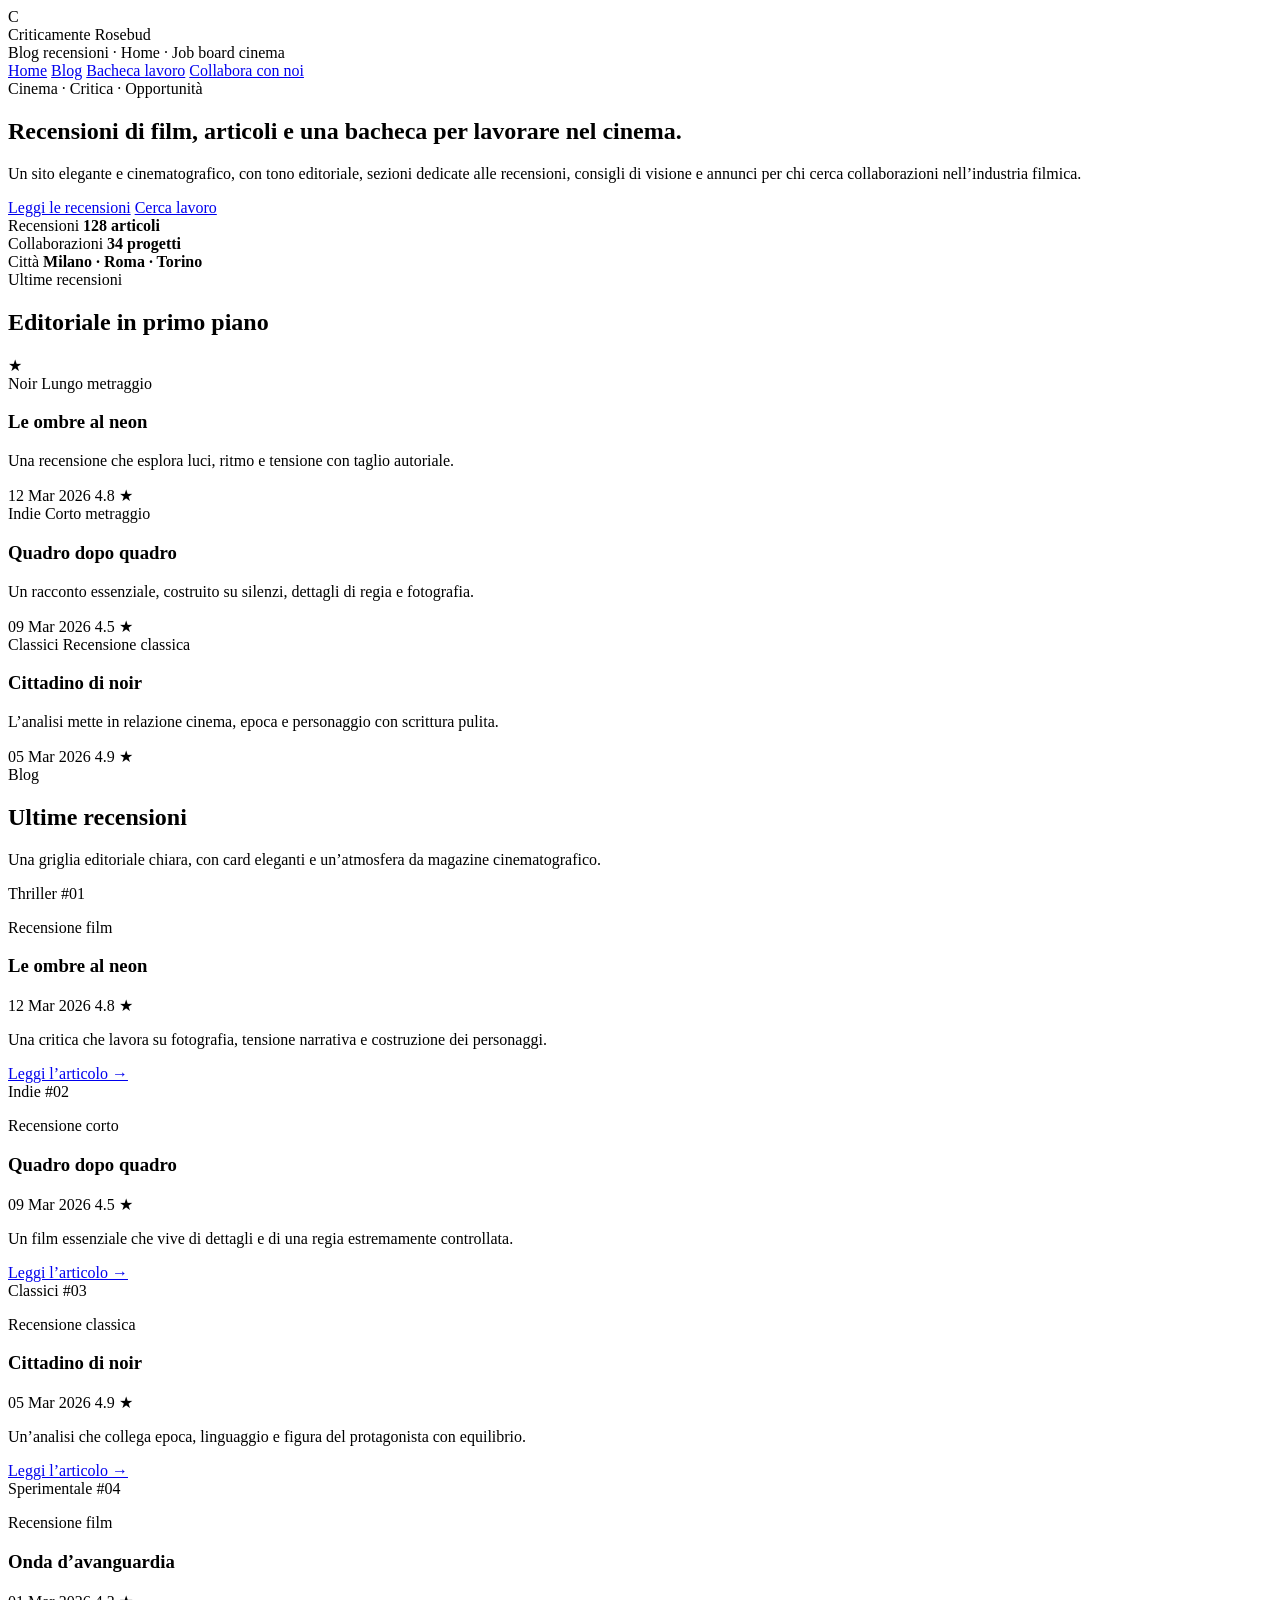
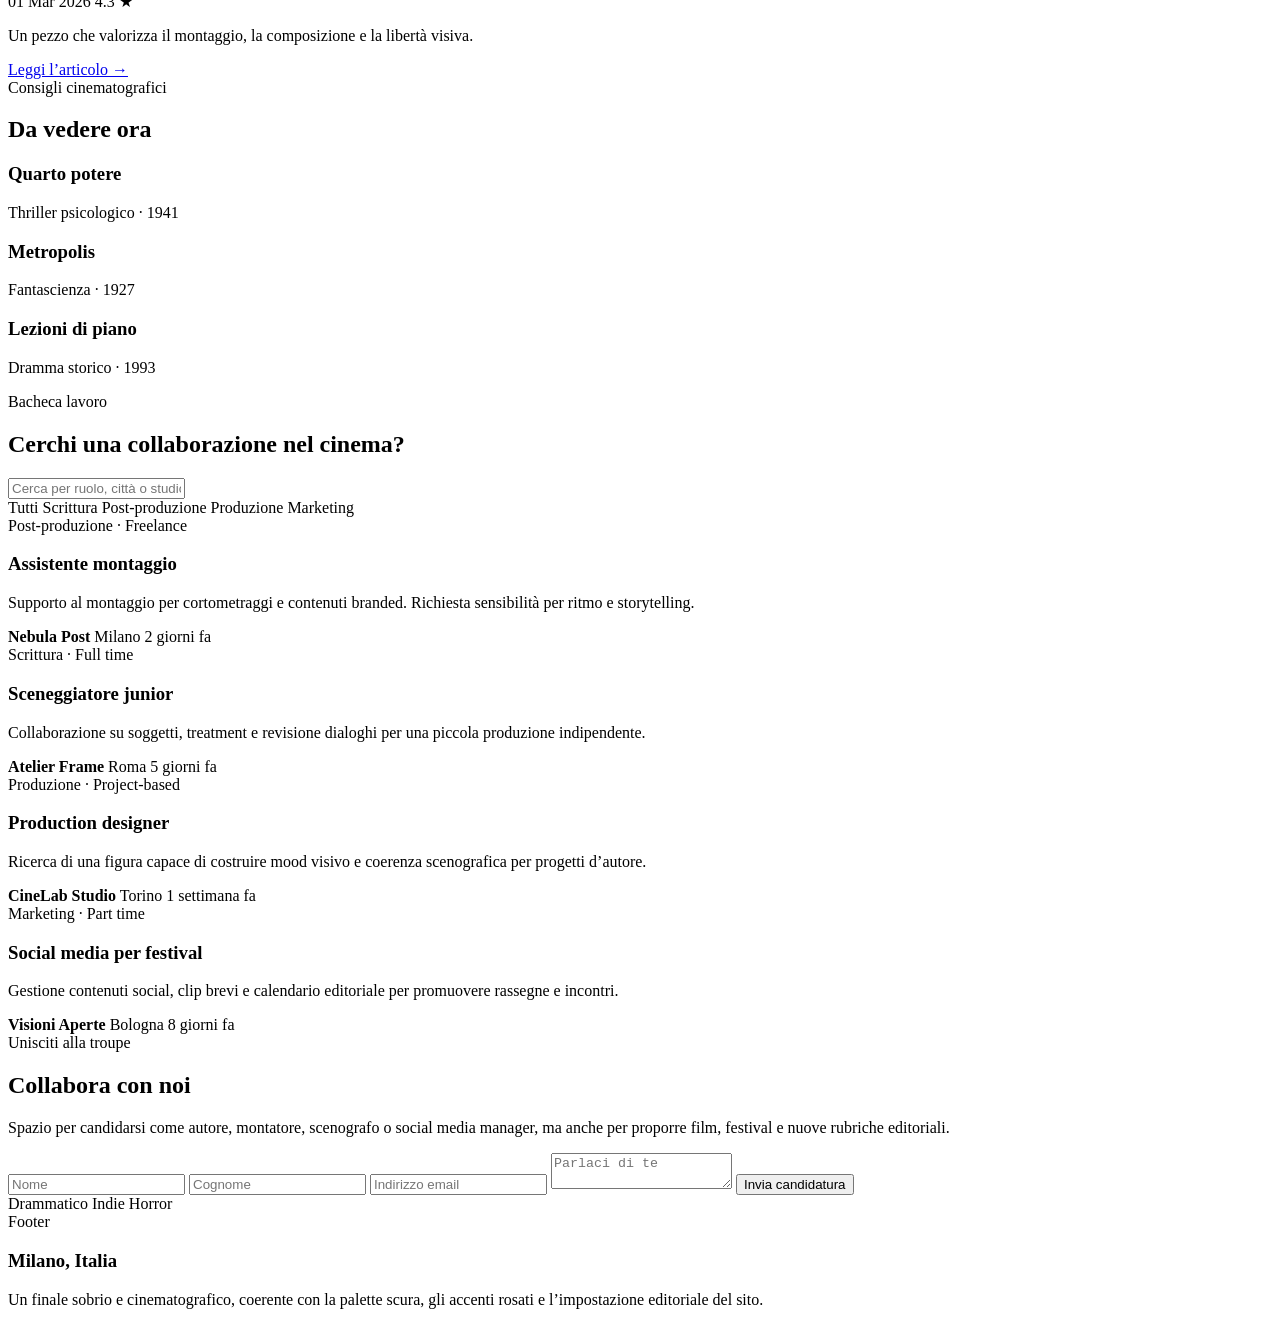
==== index.html @ 33e5bc12 "Create index.html" ====
<!doctype html>
<html lang="it">
<head>
  <meta charset="UTF-8" />
  <meta name="viewport" content="width=device-width, initial-scale=1.0" />
  <title>Criticamente Rosebud | Blog cinema e lavoro</title>
  <link rel="preconnect" href="https://fonts.googleapis.com">
  <link rel="preconnect" href="https://fonts.gstatic.com" crossorigin>
  <link href="https://fonts.googleapis.com/css2?family=Inter:wght@400;500;600;700;800&display=swap" rel="stylesheet">
  <link rel="stylesheet" href="style.css" />
</head>
<body>
  <div class="page">
    <header class="header">
      <div class="brand">
        <div class="brand-mark">C</div>
        <div>
          <div class="brand-kicker">Criticamente Rosebud</div>
          <div class="brand-sub">Blog recensioni · Home · Job board cinema</div>
        </div>
      </div>

      <nav class="nav">
        <a href="#home">Home</a>
        <a href="#blog">Blog</a>
        <a href="#jobs">Bacheca lavoro</a>
        <a href="#collabora" class="nav-cta">Collabora con noi</a>
      </nav>
    </header>

    <main>
      <section id="home" class="hero">
        <div class="hero-content">
          <span class="badge">Cinema · Critica · Opportunità</span>
          <h1>Recensioni di film, articoli e una bacheca per lavorare nel cinema.</h1>
          <p>
            Un sito elegante e cinematografico, con tono editoriale, sezioni dedicate alle recensioni,
            consigli di visione e annunci per chi cerca collaborazioni nell’industria filmica.
          </p>

          <div class="hero-actions">
            <a href="#blog" class="btn btn-primary">Leggi le recensioni</a>
            <a href="#jobs" class="btn btn-secondary">Cerca lavoro</a>
          </div>

          <div class="stats">
            <div class="stat">
              <span>Recensioni</span>
              <strong>128 articoli</strong>
            </div>
            <div class="stat">
              <span>Collaborazioni</span>
              <strong>34 progetti</strong>
            </div>
            <div class="stat">
              <span>Città</span>
              <strong>Milano · Roma · Torino</strong>
            </div>
          </div>
        </div>

        <aside class="hero-side">
          <div class="side-head">
            <div>
              <span class="mini-kicker">Ultime recensioni</span>
              <h2>Editoriale in primo piano</h2>
            </div>
            <div class="icon-box">★</div>
          </div>

          <article class="mini-card">
            <div class="mini-top">
              <span>Noir</span>
              <span>Lungo metraggio</span>
            </div>
            <h3>Le ombre al neon</h3>
            <p>Una recensione che esplora luci, ritmo e tensione con taglio autoriale.</p>
            <div class="mini-bottom">
              <span>12 Mar 2026</span>
              <span>4.8 ★</span>
            </div>
          </article>

          <article class="mini-card">
            <div class="mini-top">
              <span>Indie</span>
              <span>Corto metraggio</span>
            </div>
            <h3>Quadro dopo quadro</h3>
            <p>Un racconto essenziale, costruito su silenzi, dettagli di regia e fotografia.</p>
            <div class="mini-bottom">
              <span>09 Mar 2026</span>
              <span>4.5 ★</span>
            </div>
          </article>

          <article class="mini-card">
            <div class="mini-top">
              <span>Classici</span>
              <span>Recensione classica</span>
            </div>
            <h3>Cittadino di noir</h3>
            <p>L’analisi mette in relazione cinema, epoca e personaggio con scrittura pulita.</p>
            <div class="mini-bottom">
              <span>05 Mar 2026</span>
              <span>4.9 ★</span>
            </div>
          </article>
        </aside>
      </section>

      <section id="blog" class="section">
        <div class="section-head">
          <div>
            <span class="mini-kicker">Blog</span>
            <h2>Ultime recensioni</h2>
          </div>
          <p>Una griglia editoriale chiara, con card eleganti e un’atmosfera da magazine cinematografico.</p>
        </div>

        <div class="grid reviews">
          <article class="card review-card">
            <div class="poster">
              <div class="poster-inner">
                <div class="poster-meta">
                  <span>Thriller</span>
                  <span>#01</span>
                </div>
                <div>
                  <p>Recensione film</p>
                  <h3>Le ombre al neon</h3>
                </div>
              </div>
            </div>
            <div class="card-body">
              <div class="card-row">
                <span>12 Mar 2026</span>
                <span>4.8 ★</span>
              </div>
              <p>Una critica che lavora su fotografia, tensione narrativa e costruzione dei personaggi.</p>
              <a href="#" class="text-link">Leggi l’articolo →</a>
            </div>
          </article>

          <article class="card review-card">
            <div class="poster">
              <div class="poster-inner">
                <div class="poster-meta">
                  <span>Indie</span>
                  <span>#02</span>
                </div>
                <div>
                  <p>Recensione corto</p>
                  <h3>Quadro dopo quadro</h3>
                </div>
              </div>
            </div>
            <div class="card-body">
              <div class="card-row">
                <span>09 Mar 2026</span>
                <span>4.5 ★</span>
              </div>
              <p>Un film essenziale che vive di dettagli e di una regia estremamente controllata.</p>
              <a href="#" class="text-link">Leggi l’articolo →</a>
            </div>
          </article>

          <article class="card review-card">
            <div class="poster">
              <div class="poster-inner">
                <div class="poster-meta">
                  <span>Classici</span>
                  <span>#03</span>
                </div>
                <div>
                  <p>Recensione classica</p>
                  <h3>Cittadino di noir</h3>
                </div>
              </div>
            </div>
            <div class="card-body">
              <div class="card-row">
                <span>05 Mar 2026</span>
                <span>4.9 ★</span>
              </div>
              <p>Un’analisi che collega epoca, linguaggio e figura del protagonista con equilibrio.</p>
              <a href="#" class="text-link">Leggi l’articolo →</a>
            </div>
          </article>

          <article class="card review-card">
            <div class="poster">
              <div class="poster-inner">
                <div class="poster-meta">
                  <span>Sperimentale</span>
                  <span>#04</span>
                </div>
                <div>
                  <p>Recensione film</p>
                  <h3>Onda d’avanguardia</h3>
                </div>
              </div>
            </div>
            <div class="card-body">
              <div class="card-row">
                <span>01 Mar 2026</span>
                <span>4.3 ★</span>
              </div>
              <p>Un pezzo che valorizza il montaggio, la composizione e la libertà visiva.</p>
              <a href="#" class="text-link">Leggi l’articolo →</a>
            </div>
          </article>
        </div>
      </section>

      <section class="section two-col">
        <div class="card info-card">
          <span class="mini-kicker">Consigli cinematografici</span>
          <h2>Da vedere ora</h2>

          <div class="stack">
            <div class="list-item">
              <div>
                <h3>Quarto potere</h3>
                <p>Thriller psicologico · 1941</p>
              </div>
            </div>
            <div class="list-item">
              <div>
                <h3>Metropolis</h3>
                <p>Fantascienza · 1927</p>
              </div>
            </div>
            <div class="list-item">
              <div>
                <h3>Lezioni di piano</h3>
                <p>Dramma storico · 1993</p>
              </div>
            </div>
          </div>
        </div>

        <div id="jobs" class="card jobs-card">
          <div class="section-head compact">
            <div>
              <span class="mini-kicker">Bacheca lavoro</span>
              <h2>Cerchi una collaborazione nel cinema?</h2>
            </div>
            <div class="search-box">
              <input type="text" placeholder="Cerca per ruolo, città o studio" />
            </div>
          </div>

          <div class="filters">
            <span class="filter active">Tutti</span>
            <span class="filter">Scrittura</span>
            <span class="filter">Post-produzione</span>
            <span class="filter">Produzione</span>
            <span class="filter">Marketing</span>
          </div>

          <div class="job-list">
            <article class="job">
              <div class="job-main">
                <div class="job-tag">Post-produzione · Freelance</div>
                <h3>Assistente montaggio</h3>
                <p>Supporto al montaggio per cortometraggi e contenuti branded. Richiesta sensibilità per ritmo e storytelling.</p>
              </div>
              <div class="job-side">
                <strong>Nebula Post</strong>
                <span>Milano</span>
                <span>2 giorni fa</span>
              </div>
            </article>

            <article class="job">
              <div class="job-main">
                <div class="job-tag">Scrittura · Full time</div>
                <h3>Sceneggiatore junior</h3>
                <p>Collaborazione su soggetti, treatment e revisione dialoghi per una piccola produzione indipendente.</p>
              </div>
              <div class="job-side">
                <strong>Atelier Frame</strong>
                <span>Roma</span>
                <span>5 giorni fa</span>
              </div>
            </article>

            <article class="job">
              <div class="job-main">
                <div class="job-tag">Produzione · Project-based</div>
                <h3>Production designer</h3>
                <p>Ricerca di una figura capace di costruire mood visivo e coerenza scenografica per progetti d’autore.</p>
              </div>
              <div class="job-side">
                <strong>CineLab Studio</strong>
                <span>Torino</span>
                <span>1 settimana fa</span>
              </div>
            </article>

            <article class="job">
              <div class="job-main">
                <div class="job-tag">Marketing · Part time</div>
                <h3>Social media per festival</h3>
                <p>Gestione contenuti social, clip brevi e calendario editoriale per promuovere rassegne e incontri.</p>
              </div>
              <div class="job-side">
                <strong>Visioni Aperte</strong>
                <span>Bologna</span>
                <span>8 giorni fa</span>
              </div>
            </article>
          </div>
        </div>
      </section>

      <section id="collabora" class="section collaborate">
        <div class="card form-card">
          <span class="mini-kicker">Unisciti alla troupe</span>
          <h2>Collabora con noi</h2>
          <p>
            Spazio per candidarsi come autore, montatore, scenografo o social media manager,
            ma anche per proporre film, festival e nuove rubriche editoriali.
          </p>

          <form class="form">
            <input type="text" placeholder="Nome" />
            <input type="text" placeholder="Cognome" />
            <input type="email" placeholder="Indirizzo email" />
            <textarea placeholder="Parlaci di te"></textarea>
            <button type="submit" class="btn btn-primary">Invia candidatura</button>
          </form>
        </div>

        <div class="card footer-card">
          <div class="tag-grid">
            <span>Drammatico</span>
            <span>Indie</span>
            <span>Horror</span>
          </div>

          <div class="footer-panel">
            <span class="mini-kicker">Footer</span>
            <h3>Milano, Italia</h3>
            <p>
              Un finale sobrio e cinematografico, coerente con la palette scura, gli accenti rosati
              e l’impostazione editoriale del sito.
            </p>
          </div>
        </div>
      </section>
    </main>
  </div>
</body>
</html>
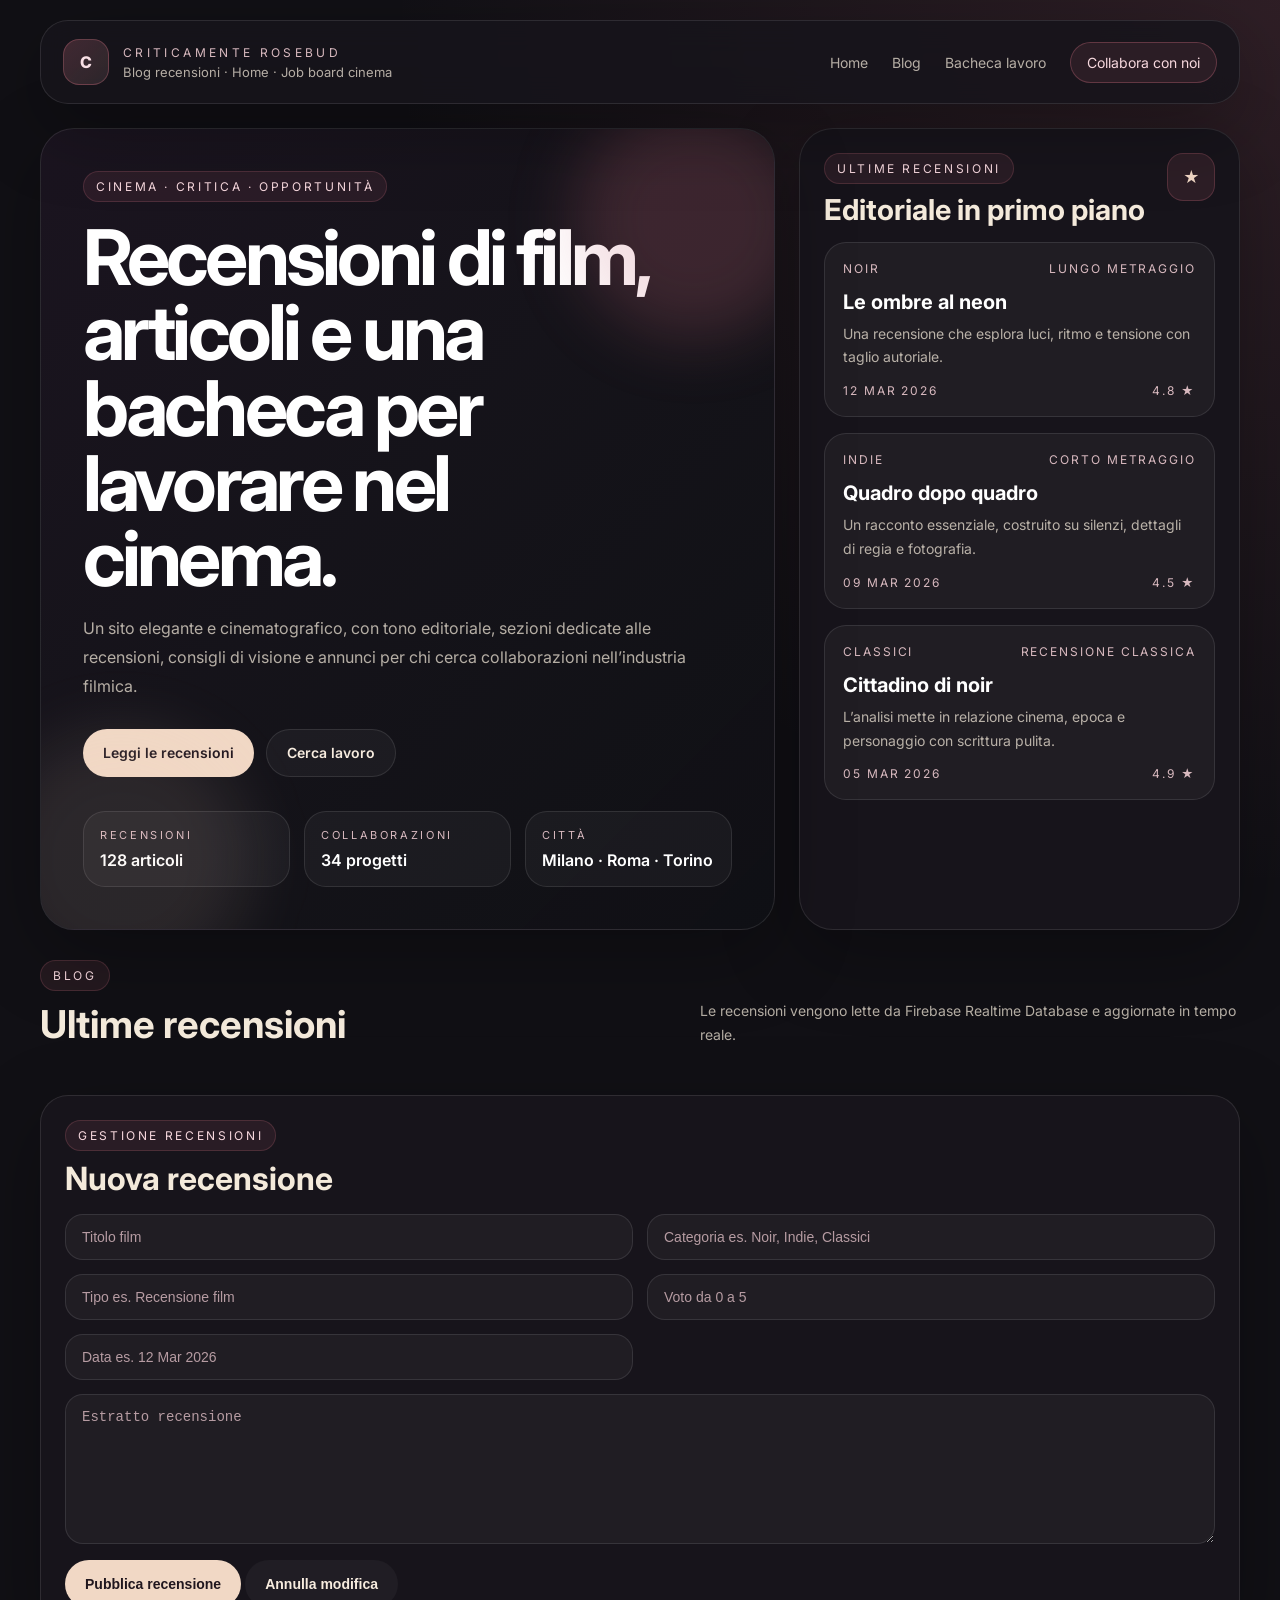
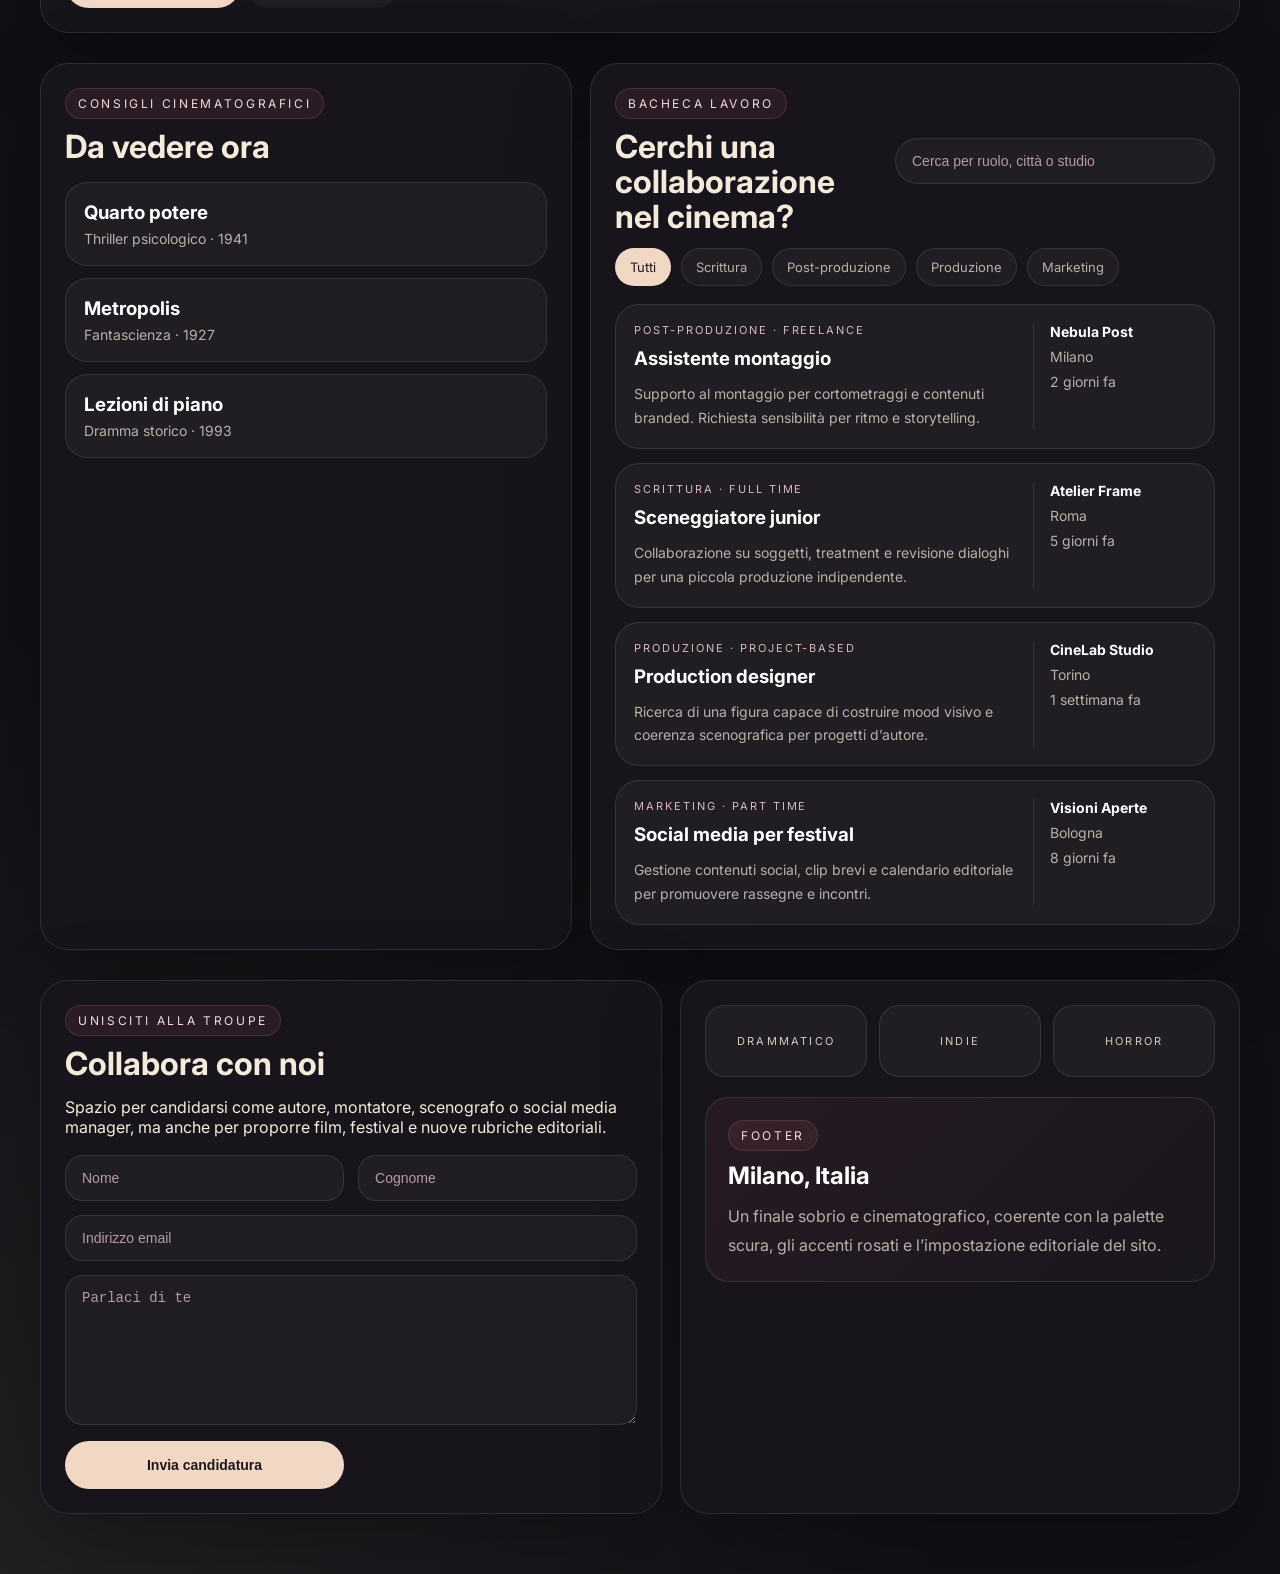
==== commit 3cc936a5: "Create index.html" ====
--- a/index.html
+++ b/index.html
@@ -3,7 +3,8 @@
 <head>
   <meta charset="UTF-8" />
   <meta name="viewport" content="width=device-width, initial-scale=1.0" />
-  <title>Criticamente Rosebud | Blog cinema e lavoro</title>
+  <title>Criticamente Rosebud | Blog cinema e bacheca lavoro</title>
+  <meta name="description" content="Blog di recensioni film, consigli di visione e bacheca lavoro nell'ambito del cinema." />
   <link rel="preconnect" href="https://fonts.googleapis.com">
   <link rel="preconnect" href="https://fonts.gstatic.com" crossorigin>
   <link href="https://fonts.googleapis.com/css2?family=Inter:wght@400;500;600;700;800&display=swap" rel="stylesheet">
@@ -115,101 +116,30 @@
             <span class="mini-kicker">Blog</span>
             <h2>Ultime recensioni</h2>
           </div>
-          <p>Una griglia editoriale chiara, con card eleganti e un’atmosfera da magazine cinematografico.</p>
-        </div>
-
-        <div class="grid reviews">
-          <article class="card review-card">
-            <div class="poster">
-              <div class="poster-inner">
-                <div class="poster-meta">
-                  <span>Thriller</span>
-                  <span>#01</span>
-                </div>
-                <div>
-                  <p>Recensione film</p>
-                  <h3>Le ombre al neon</h3>
-                </div>
-              </div>
-            </div>
-            <div class="card-body">
-              <div class="card-row">
-                <span>12 Mar 2026</span>
-                <span>4.8 ★</span>
-              </div>
-              <p>Una critica che lavora su fotografia, tensione narrativa e costruzione dei personaggi.</p>
-              <a href="#" class="text-link">Leggi l’articolo →</a>
-            </div>
-          </article>
-
-          <article class="card review-card">
-            <div class="poster">
-              <div class="poster-inner">
-                <div class="poster-meta">
-                  <span>Indie</span>
-                  <span>#02</span>
-                </div>
-                <div>
-                  <p>Recensione corto</p>
-                  <h3>Quadro dopo quadro</h3>
-                </div>
-              </div>
-            </div>
-            <div class="card-body">
-              <div class="card-row">
-                <span>09 Mar 2026</span>
-                <span>4.5 ★</span>
-              </div>
-              <p>Un film essenziale che vive di dettagli e di una regia estremamente controllata.</p>
-              <a href="#" class="text-link">Leggi l’articolo →</a>
-            </div>
-          </article>
-
-          <article class="card review-card">
-            <div class="poster">
-              <div class="poster-inner">
-                <div class="poster-meta">
-                  <span>Classici</span>
-                  <span>#03</span>
-                </div>
-                <div>
-                  <p>Recensione classica</p>
-                  <h3>Cittadino di noir</h3>
-                </div>
-              </div>
-            </div>
-            <div class="card-body">
-              <div class="card-row">
-                <span>05 Mar 2026</span>
-                <span>4.9 ★</span>
-              </div>
-              <p>Un’analisi che collega epoca, linguaggio e figura del protagonista con equilibrio.</p>
-              <a href="#" class="text-link">Leggi l’articolo →</a>
-            </div>
-          </article>
-
-          <article class="card review-card">
-            <div class="poster">
-              <div class="poster-inner">
-                <div class="poster-meta">
-                  <span>Sperimentale</span>
-                  <span>#04</span>
-                </div>
-                <div>
-                  <p>Recensione film</p>
-                  <h3>Onda d’avanguardia</h3>
-                </div>
-              </div>
-            </div>
-            <div class="card-body">
-              <div class="card-row">
-                <span>01 Mar 2026</span>
-                <span>4.3 ★</span>
-              </div>
-              <p>Un pezzo che valorizza il montaggio, la composizione e la libertà visiva.</p>
-              <a href="#" class="text-link">Leggi l’articolo →</a>
-            </div>
-          </article>
+          <p>Le recensioni vengono lette da Firebase Realtime Database e aggiornate in tempo reale.</p>
+        </div>
+
+        <div id="reviewsGrid" class="grid reviews"></div>
+      </section>
+
+      <section id="admin" class="section">
+        <div class="card info-card">
+          <span class="mini-kicker">Gestione recensioni</span>
+          <h2>Nuova recensione</h2>
+
+          <form id="reviewForm" class="form review-form">
+            <input id="reviewTitle" type="text" placeholder="Titolo film" required />
+            <input id="reviewCategory" type="text" placeholder="Categoria es. Noir, Indie, Classici" required />
+            <input id="reviewType" type="text" placeholder="Tipo es. Recensione film" required />
+            <input id="reviewRating" type="number" min="0" max="5" step="0.1" placeholder="Voto da 0 a 5" required />
+            <input id="reviewDate" type="text" placeholder="Data es. 12 Mar 2026" required />
+            <textarea id="reviewExcerpt" placeholder="Estratto recensione" required></textarea>
+
+            <div class="form-actions">
+              <button id="submitReview" type="submit" class="btn btn-primary">Pubblica recensione</button>
+              <button id="cancelEdit" type="button" class="btn btn-secondary" hidden>Annulla modifica</button>
+            </div>
+          </form>
         </div>
       </section>
 
@@ -352,5 +282,7 @@
       </section>
     </main>
   </div>
+
+  <script type="module" src="app.js"></script>
 </body>
 </html>
--- a/style.css
+++ b/style.css
@@ -0,0 +1,734 @@
+:root{
+  --bg: #111015;
+  --panel: #17141b;
+  --panel-2: #1c1820;
+  --text: #f4eadb;
+  --muted: rgba(244, 234, 219, .72);
+  --line: rgba(255,255,255,.10);
+  --rose: #c96a7c;
+  --rose-2: #f1d8c5;
+  --accent: #d8b9bf;
+  --shadow: 0 24px 80px rgba(0,0,0,.28);
+}
+
+*{
+  box-sizing: border-box;
+}
+
+html{
+  scroll-behavior: smooth;
+}
+
+body{
+  margin: 0;
+  font-family: "Inter", sans-serif;
+  background:
+    radial-gradient(circle at top right, rgba(201,106,124,.16), transparent 26%),
+    radial-gradient(circle at bottom left, rgba(241,216,197,.08), transparent 28%),
+    var(--bg);
+  color: var(--text);
+}
+
+a{
+  color: inherit;
+  text-decoration: none;
+}
+
+.page{
+  width: min(1200px, calc(100% - 32px));
+  margin: 0 auto;
+  padding: 20px 0 60px;
+}
+
+.header{
+  position: sticky;
+  top: 16px;
+  z-index: 20;
+  display: flex;
+  justify-content: space-between;
+  align-items: center;
+  gap: 24px;
+  padding: 18px 22px;
+  margin-bottom: 24px;
+  border: 1px solid var(--line);
+  border-radius: 28px;
+  background: rgba(23, 20, 27, .86);
+  backdrop-filter: blur(16px);
+  box-shadow: var(--shadow);
+}
+
+.brand{
+  display: flex;
+  align-items: center;
+  gap: 14px;
+}
+
+.brand-mark{
+  width: 46px;
+  height: 46px;
+  display: grid;
+  place-items: center;
+  border-radius: 16px;
+  background: linear-gradient(135deg, rgba(201,106,124,.25), rgba(241,216,197,.10));
+  border: 1px solid rgba(201,106,124,.35);
+  color: #f8dfe5;
+  font-weight: 800;
+}
+
+.brand-kicker{
+  font-size: 12px;
+  letter-spacing: .28em;
+  text-transform: uppercase;
+  color: var(--accent);
+}
+
+.brand-sub{
+  margin-top: 4px;
+  font-size: 13px;
+  color: var(--muted);
+}
+
+.nav{
+  display: flex;
+  align-items: center;
+  gap: 24px;
+  font-size: 14px;
+}
+
+.nav a{
+  color: var(--muted);
+  transition: .2s ease;
+}
+
+.nav a:hover{
+  color: white;
+}
+
+.nav-cta{
+  padding: 11px 16px;
+  border-radius: 999px;
+  border: 1px solid rgba(201,106,124,.35);
+  background: rgba(201,106,124,.10);
+  color: #f7d8de !important;
+}
+
+.hero{
+  display: grid;
+  grid-template-columns: 1.25fr .75fr;
+  gap: 24px;
+  margin-bottom: 28px;
+}
+
+.hero-content,
+.hero-side,
+.card{
+  border: 1px solid var(--line);
+  background: linear-gradient(180deg, rgba(255,255,255,.03), rgba(255,255,255,.01));
+  box-shadow: var(--shadow);
+}
+
+.hero-content{
+  position: relative;
+  overflow: hidden;
+  border-radius: 34px;
+  padding: 42px;
+  background:
+    linear-gradient(135deg, rgba(27,20,32,.95), rgba(21,19,26,.96) 45%, rgba(15,16,20,.98)),
+    var(--panel);
+}
+
+.hero-content::before,
+.hero-content::after{
+  content: "";
+  position: absolute;
+  border-radius: 50%;
+  filter: blur(32px);
+  pointer-events: none;
+}
+
+.hero-content::before{
+  right: -40px;
+  top: -30px;
+  width: 240px;
+  height: 240px;
+  background: rgba(201,106,124,.22);
+}
+
+.hero-content::after{
+  left: -50px;
+  bottom: -60px;
+  width: 260px;
+  height: 260px;
+  background: rgba(241,216,197,.10);
+}
+
+.badge,
+.mini-kicker{
+  display: inline-flex;
+  align-items: center;
+  gap: 8px;
+  padding: 7px 12px;
+  border-radius: 999px;
+  border: 1px solid rgba(201,106,124,.22);
+  background: rgba(201,106,124,.10);
+  color: #f7d8de;
+  font-size: 12px;
+  letter-spacing: .22em;
+  text-transform: uppercase;
+}
+
+.hero h1{
+  max-width: 12ch;
+  margin: 18px 0 0;
+  font-size: clamp(2.8rem, 6vw, 4.9rem);
+  line-height: .98;
+  letter-spacing: -.05em;
+  color: white;
+}
+
+.hero p{
+  max-width: 62ch;
+  margin: 18px 0 0;
+  color: var(--muted);
+  font-size: 16px;
+  line-height: 1.8;
+}
+
+.hero-actions{
+  display: flex;
+  flex-wrap: wrap;
+  gap: 12px;
+  margin-top: 28px;
+}
+
+.btn{
+  display: inline-flex;
+  align-items: center;
+  justify-content: center;
+  min-height: 48px;
+  padding: 0 20px;
+  border-radius: 999px;
+  font-size: 14px;
+  font-weight: 600;
+  transition: .2s ease;
+}
+
+.btn:hover{
+  transform: translateY(-1px);
+}
+
+.btn-primary{
+  background: var(--rose-2);
+  color: #20161e;
+}
+
+.btn-secondary{
+  border: 1px solid var(--line);
+  background: rgba(255,255,255,.04);
+  color: #f7ecdf;
+}
+
+.stats{
+  display: grid;
+  grid-template-columns: repeat(3, 1fr);
+  gap: 14px;
+  margin-top: 34px;
+}
+
+.stat{
+  padding: 16px;
+  border-radius: 22px;
+  border: 1px solid var(--line);
+  background: rgba(255,255,255,.04);
+}
+
+.stat span{
+  display: block;
+  font-size: 11px;
+  letter-spacing: .24em;
+  text-transform: uppercase;
+  color: var(--accent);
+}
+
+.stat strong{
+  display: block;
+  margin-top: 8px;
+  font-size: 16px;
+  font-weight: 600;
+  color: white;
+}
+
+.hero-side{
+  border-radius: 34px;
+  padding: 24px;
+  background: var(--panel);
+}
+
+.side-head{
+  display: flex;
+  justify-content: space-between;
+  align-items: flex-start;
+  gap: 18px;
+}
+
+.side-head h2{
+  margin: 10px 0 0;
+  font-size: 1.8rem;
+  line-height: 1.1;
+}
+
+.icon-box{
+  width: 48px;
+  height: 48px;
+  display: grid;
+  place-items: center;
+  border-radius: 16px;
+  background: rgba(201,106,124,.12);
+  border: 1px solid rgba(201,106,124,.25);
+  color: var(--rose-2);
+}
+
+.mini-card{
+  margin-top: 16px;
+  padding: 18px;
+  border-radius: 22px;
+  border: 1px solid var(--line);
+  background: rgba(255,255,255,.04);
+}
+
+.mini-top,
+.card-row,
+.mini-bottom{
+  display: flex;
+  justify-content: space-between;
+  gap: 12px;
+  font-size: 12px;
+  text-transform: uppercase;
+  letter-spacing: .16em;
+  color: var(--accent);
+}
+
+.mini-card h3{
+  margin: 14px 0 8px;
+  font-size: 20px;
+  color: white;
+}
+
+.mini-card p{
+  margin: 0;
+  color: var(--muted);
+  line-height: 1.7;
+  font-size: 14px;
+}
+
+.mini-bottom{
+  margin-top: 14px;
+}
+
+.section{
+  margin-top: 30px;
+}
+
+.section-head{
+  display: flex;
+  justify-content: space-between;
+  align-items: end;
+  gap: 18px;
+  margin-bottom: 18px;
+}
+
+.section-head h2{
+  margin: 10px 0 0;
+  font-size: clamp(1.8rem, 3vw, 2.5rem);
+}
+
+.section-head p{
+  max-width: 60ch;
+  margin: 0;
+  color: var(--muted);
+  line-height: 1.7;
+  font-size: 14px;
+}
+
+.grid{
+  display: grid;
+  gap: 18px;
+}
+
+.reviews{
+  grid-template-columns: repeat(4, 1fr);
+}
+
+.card{
+  overflow: hidden;
+  border-radius: 28px;
+  background: var(--panel);
+}
+
+.review-card{
+  display: flex;
+  flex-direction: column;
+  min-height: 100%;
+}
+
+.poster{
+  padding: 18px;
+  background: linear-gradient(135deg, rgba(42,28,37,.95), rgba(21,19,26,.96) 55%, rgba(56,35,44,.95));
+}
+
+.poster-inner{
+  min-height: 220px;
+  padding: 18px;
+  display: flex;
+  flex-direction: column;
+  justify-content: space-between;
+  border-radius: 22px;
+  border: 1px solid rgba(255,255,255,.12);
+  background: rgba(255,255,255,.05);
+}
+
+.poster-meta{
+  display: flex;
+  justify-content: space-between;
+  gap: 10px;
+  font-size: 11px;
+  letter-spacing: .2em;
+  text-transform: uppercase;
+  color: #efced7;
+}
+
+.poster p{
+  margin: 0 0 8px;
+  color: var(--rose-2);
+  font-size: 13px;
+}
+
+.poster h3{
+  margin: 0;
+  font-size: 26px;
+  line-height: 1.05;
+  color: white;
+  max-width: 9ch;
+}
+
+.card-body{
+  padding: 18px 18px 20px;
+}
+
+.card-body p{
+  margin: 14px 0 0;
+  color: var(--muted);
+  line-height: 1.7;
+  font-size: 14px;
+}
+
+.text-link{
+  display: inline-flex;
+  margin-top: 16px;
+  color: #f7d8de;
+  font-weight: 600;
+  font-size: 14px;
+}
+
+.two-col{
+  display: grid;
+  grid-template-columns: .9fr 1.1fr;
+  gap: 18px;
+}
+
+.info-card,
+.jobs-card,
+.form-card,
+.footer-card{
+  padding: 24px;
+}
+
+.info-card h2,
+.jobs-card h2,
+.form-card h2{
+  margin: 10px 0 0;
+  font-size: 2rem;
+  line-height: 1.1;
+}
+
+.stack{
+  display: grid;
+  gap: 12px;
+  margin-top: 18px;
+}
+
+.list-item{
+  padding: 18px;
+  border-radius: 22px;
+  border: 1px solid var(--line);
+  background: rgba(255,255,255,.04);
+}
+
+.list-item h3,
+.job h3{
+  margin: 0;
+  color: white;
+}
+
+.list-item p{
+  margin: 6px 0 0;
+  color: var(--muted);
+  font-size: 14px;
+}
+
+.compact{
+  align-items: center;
+  margin-bottom: 14px;
+}
+
+.search-box input,
+.form input,
+.form textarea{
+  width: 100%;
+  border: 1px solid var(--line);
+  background: rgba(255,255,255,.04);
+  color: white;
+  outline: none;
+  transition: .2s ease;
+}
+
+.search-box input{
+  min-width: 320px;
+  padding: 14px 16px;
+  border-radius: 999px;
+  font-size: 14px;
+}
+
+.form input,
+.form textarea{
+  border-radius: 18px;
+  padding: 14px 16px;
+  font-size: 14px;
+}
+
+.form input::placeholder,
+.form textarea::placeholder,
+.search-box input::placeholder{
+  color: rgba(199, 170, 176, .9);
+}
+
+.form input:focus,
+.form textarea:focus,
+.search-box input:focus{
+  border-color: rgba(201,106,124,.45);
+  background: rgba(255,255,255,.06);
+}
+
+.filters{
+  display: flex;
+  flex-wrap: wrap;
+  gap: 10px;
+  margin: 14px 0 18px;
+}
+
+.filter{
+  padding: 10px 14px;
+  border-radius: 999px;
+  border: 1px solid var(--line);
+  background: rgba(255,255,255,.04);
+  font-size: 13px;
+  color: var(--muted);
+}
+
+.filter.active{
+  background: var(--rose-2);
+  color: #20161e;
+  border-color: transparent;
+}
+
+.job-list{
+  display: grid;
+  gap: 14px;
+}
+
+.job{
+  display: grid;
+  grid-template-columns: 1.4fr .6fr;
+  gap: 18px;
+  padding: 18px;
+  border-radius: 24px;
+  border: 1px solid var(--line);
+  background: rgba(255,255,255,.04);
+}
+
+.job-tag{
+  color: var(--accent);
+  text-transform: uppercase;
+  letter-spacing: .18em;
+  font-size: 11px;
+  margin-bottom: 10px;
+}
+
+.job-main p{
+  margin: 12px 0 0;
+  color: var(--muted);
+  line-height: 1.7;
+  font-size: 14px;
+}
+
+.job-side{
+  display: flex;
+  flex-direction: column;
+  align-items: flex-start;
+  gap: 8px;
+  padding-left: 16px;
+  border-left: 1px solid var(--line);
+  color: var(--muted);
+  font-size: 14px;
+}
+
+.job-side strong{
+  color: white;
+}
+
+.collaborate{
+  display: grid;
+  grid-template-columns: 1fr .9fr;
+  gap: 18px;
+}
+
+.form{
+  display: grid;
+  grid-template-columns: 1fr 1fr;
+  gap: 14px;
+  margin-top: 18px;
+}
+
+.form input[type="email"],
+.form textarea{
+  grid-column: 1 / -1;
+}
+
+.form textarea{
+  min-height: 150px;
+  resize: vertical;
+}
+
+.form button{
+  border: none;
+  cursor: pointer;
+  margin-top: 2px;
+}
+
+.tag-grid{
+  display: grid;
+  grid-template-columns: repeat(3, 1fr);
+  gap: 12px;
+}
+
+.tag-grid span{
+  display: grid;
+  place-items: center;
+  min-height: 72px;
+  border-radius: 20px;
+  border: 1px solid var(--line);
+  background: rgba(255,255,255,.04);
+  text-transform: uppercase;
+  letter-spacing: .2em;
+  font-size: 11px;
+  color: rgba(244,234,219,.85);
+}
+
+.footer-panel{
+  margin-top: 20px;
+  padding: 22px;
+  border-radius: 24px;
+  border: 1px solid var(--line);
+  background: linear-gradient(135deg, rgba(42,28,37,.85), rgba(26,23,29,.95));
+}
+
+.footer-panel h3{
+  margin: 10px 0 0;
+  font-size: 1.5rem;
+  color: white;
+}
+
+.footer-panel p{
+  margin: 12px 0 0;
+  color: var(--muted);
+  line-height: 1.8;
+}
+
+@media (max-width: 1080px){
+  .hero,
+  .two-col,
+  .collaborate{
+    grid-template-columns: 1fr;
+  }
+
+  .reviews{
+    grid-template-columns: repeat(2, 1fr);
+  }
+
+  .nav{
+    display: none;
+  }
+}
+
+@media (max-width: 700px){
+  .page{
+    width: min(100% - 18px, 1200px);
+    padding-top: 12px;
+  }
+
+  .header,
+  .hero-content,
+  .hero-side,
+  .card{
+    border-radius: 24px;
+  }
+
+  .header{
+    padding: 16px;
+  }
+
+  .hero-content,
+  .hero-side,
+  .info-card,
+  .jobs-card,
+  .form-card,
+  .footer-card{
+    padding: 18px;
+  }
+
+  .stats,
+  .reviews,
+  .tag-grid,
+  .form,
+  .job{
+    grid-template-columns: 1fr;
+  }
+
+  .section-head,
+  .compact{
+    flex-direction: column;
+    align-items: start;
+  }
+
+  .search-box input{
+    min-width: 0;
+    width: 100%;
+  }
+
+  .job-side{
+    padding-left: 0;
+    border-left: 0;
+    border-top: 1px solid var(--line);
+    padding-top: 14px;
+    flex-direction: row;
+    flex-wrap: wrap;
+  }
+
+  .poster h3{
+    font-size: 22px;
+  }
+
+  .hero h1{
+    max-width: none;
+  }
+}
